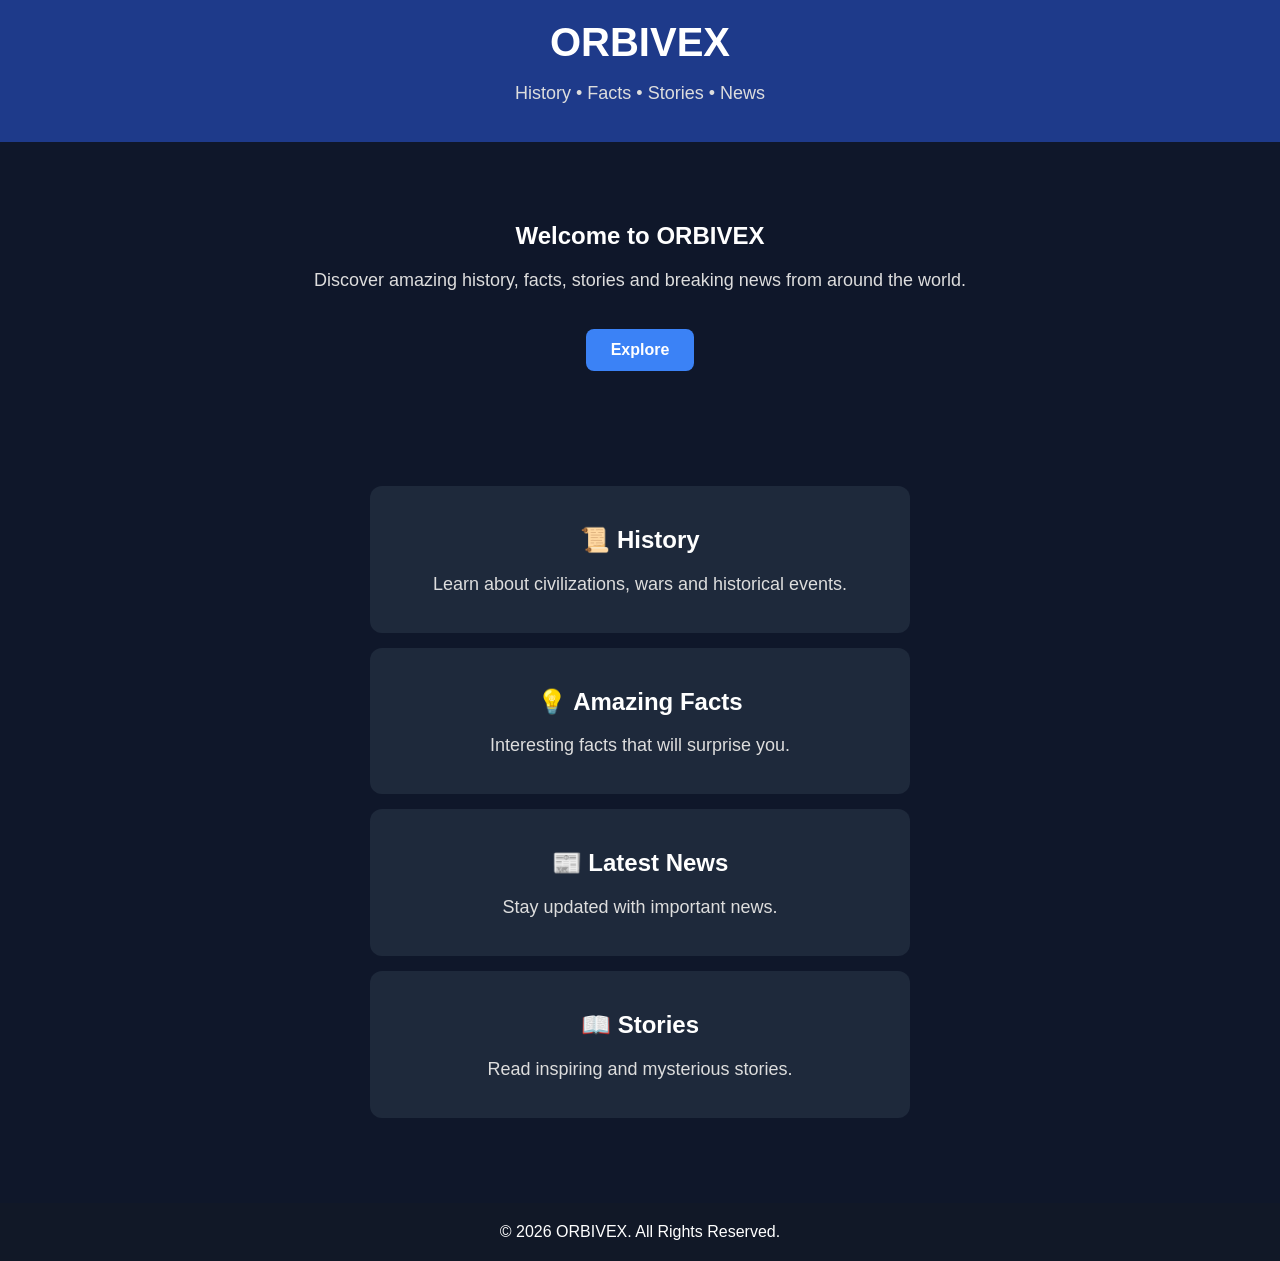
==== index.html @ e12bc10c "Add link to history section in index.html" ====
<!DOCTYPE html>
<html lang="en">
<head>
<meta charset="UTF-8">
<meta name="viewport" content="width=device-width, initial-scale=1.0">
<title>ORBIVEX</title>
<style>
body{
margin:0;
font-family:Arial,sans-serif;
background:#0f172a;
color:white;
text-align:center;
}
header{
background:#1e3a8a;
padding:20px;
}
h1{
margin:0;
font-size:40px;
}
p{
font-size:18px;
color:#ddd;
}
.hero{
padding:60px 20px;
}
.btn{
display:inline-block;
margin-top:20px;
padding:12px 25px;
background:#3b82f6;
color:white;
text-decoration:none;
border-radius:8px;
font-weight:bold;
}
section{
padding:40px 20px;
}
.card{
background:#1e293b;
margin:15px auto;
padding:20px;
max-width:500px;
border-radius:12px;
}
footer{
background:#111827;
padding:20px;
margin-top:30px;
}
</style>
</head>
<body>

<header>
<h1>ORBIVEX</h1>
<p>History • Facts • Stories • News</p>
</header>

<div class="hero">
<h2>Welcome to ORBIVEX</h2>
<p>Discover amazing history, facts, stories and breaking news from around the world.</p>
<a href="#" class="btn">Explore</a>
</div>

<section>
<a href="history.html" style="text-decoration:none;color:white;">
<div class="card">
<h2>📜 History</h2>
<p>Learn about civilizations, wars and historical events.</p>
</div>
</a>

<div class="card">
<h2>💡 Amazing Facts</h2>
<p>Interesting facts that will surprise you.</p>
</div>

<div class="card">
<h2>📰 Latest News</h2>
<p>Stay updated with important news.</p>
</div>

<div class="card">
<h2>📖 Stories</h2>
<p>Read inspiring and mysterious stories.</p>
</div>
</section>

<footer>
© 2026 ORBIVEX. All Rights Reserved.
</footer>

</body>
  </html>
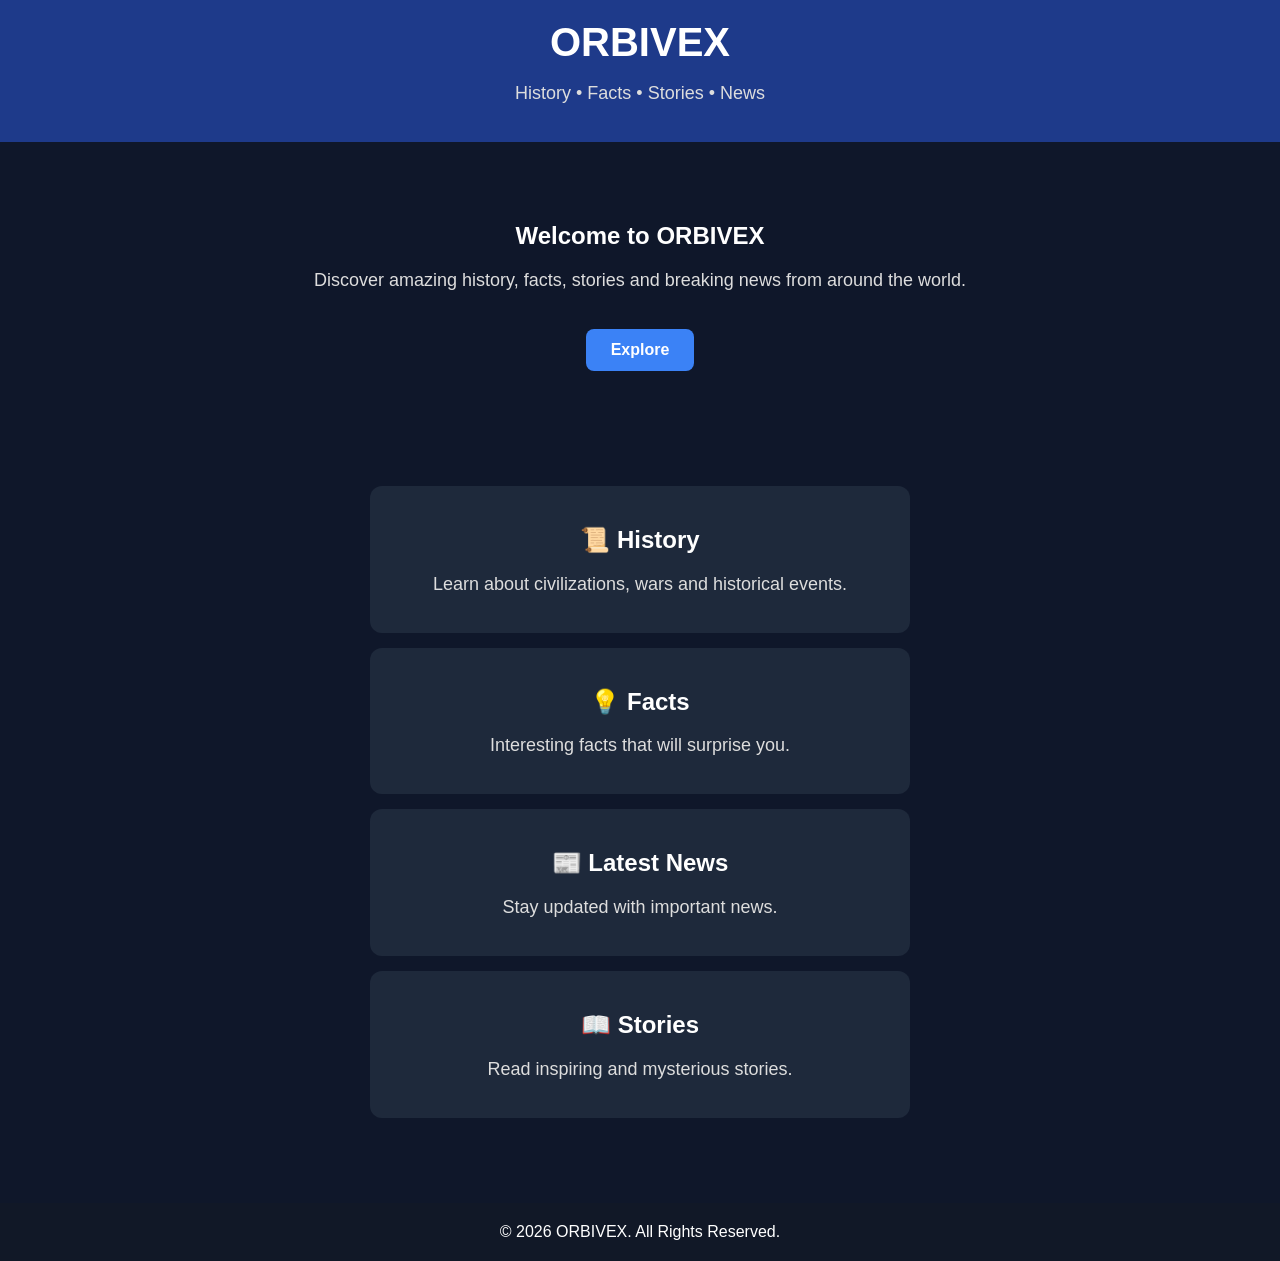
==== commit e3c2c934: "Change heading from 'Amazing Facts' to 'Facts'" ====
--- a/index.html
+++ b/index.html
@@ -74,21 +74,24 @@
 <p>Learn about civilizations, wars and historical events.</p>
 </div>
 </a>
-
+<a href="facts.html" style="text-decoration:none;color:white;">
 <div class="card">
-<h2>💡 Amazing Facts</h2>
+<h2>💡 Facts</h2>
 <p>Interesting facts that will surprise you.</p>
 </div>
+</a>
 
 <div class="card">
 <h2>📰 Latest News</h2>
 <p>Stay updated with important news.</p>
 </div>
 
+<a href="stories.html" style="text-decoration:none;color:white;">
 <div class="card">
 <h2>📖 Stories</h2>
 <p>Read inspiring and mysterious stories.</p>
 </div>
+                   </a>
 </section>
 
 <footer>
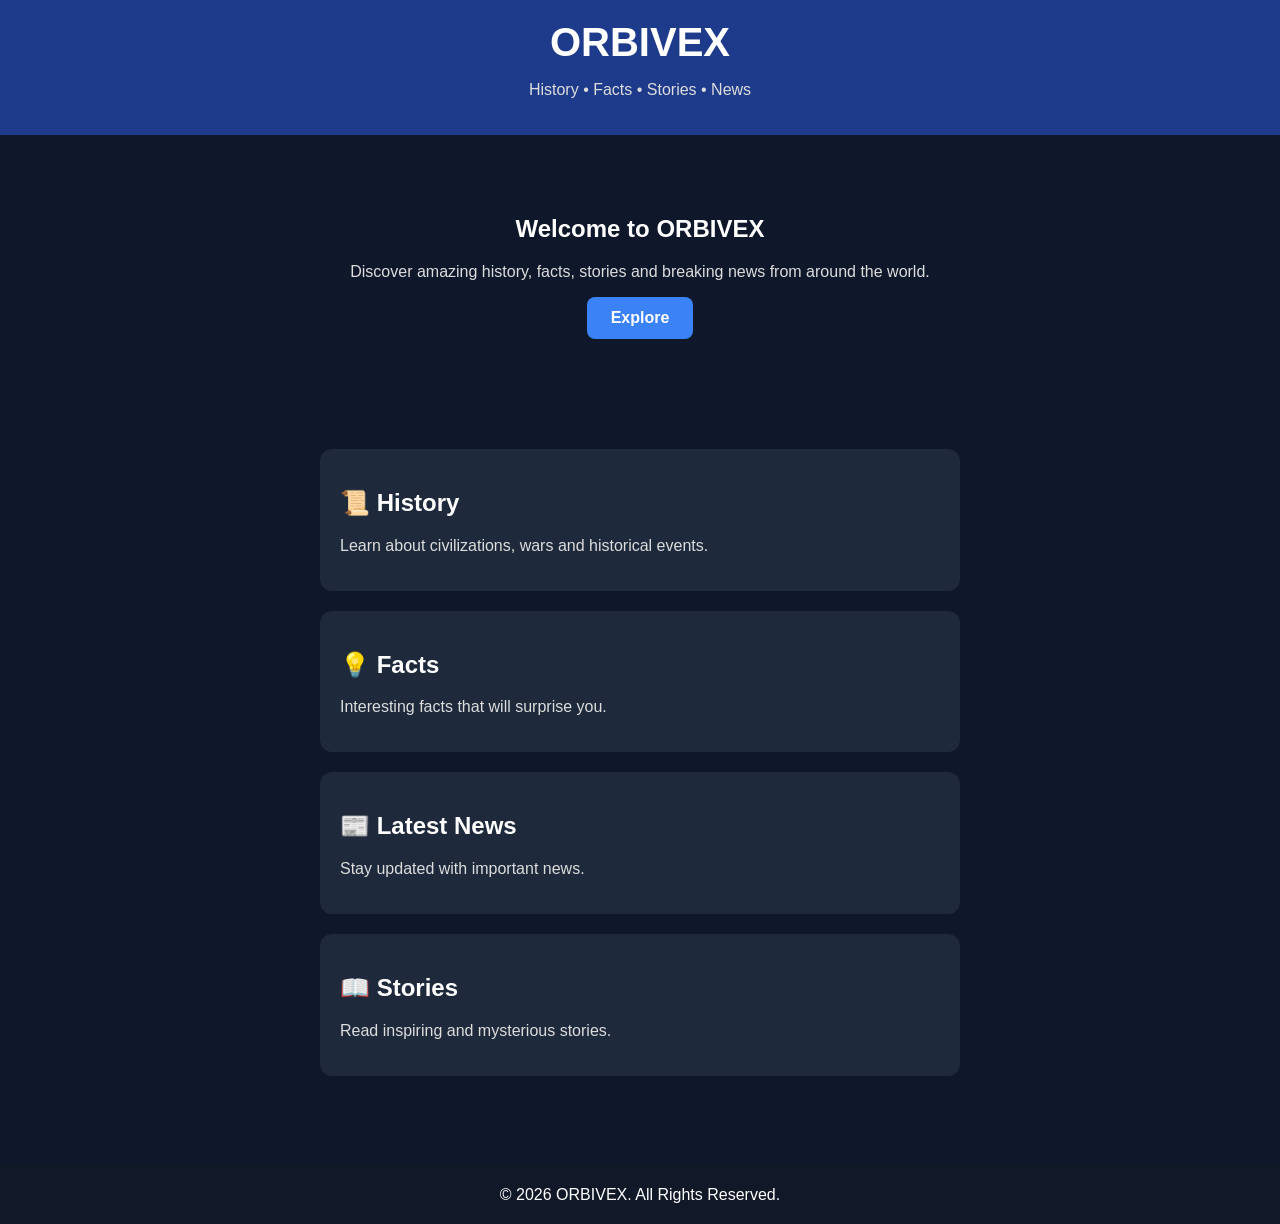
==== commit 06310c87: "Link external stylesheet instead of inline CSS Replaced internal CSS with external stylesheet link." ====
--- a/index.html
+++ b/index.html
@@ -4,55 +4,8 @@
 <meta charset="UTF-8">
 <meta name="viewport" content="width=device-width, initial-scale=1.0">
 <title>ORBIVEX</title>
-<style>
-body{
-margin:0;
-font-family:Arial,sans-serif;
-background:#0f172a;
-color:white;
-text-align:center;
-}
-header{
-background:#1e3a8a;
-padding:20px;
-}
-h1{
-margin:0;
-font-size:40px;
-}
-p{
-font-size:18px;
-color:#ddd;
-}
-.hero{
-padding:60px 20px;
-}
-.btn{
-display:inline-block;
-margin-top:20px;
-padding:12px 25px;
-background:#3b82f6;
-color:white;
-text-decoration:none;
-border-radius:8px;
-font-weight:bold;
-}
-section{
-padding:40px 20px;
-}
-.card{
-background:#1e293b;
-margin:15px auto;
-padding:20px;
-max-width:500px;
-border-radius:12px;
-}
-footer{
-background:#111827;
-padding:20px;
-margin-top:30px;
-}
-</style>
+  <link rel="stylesheet" href="style.css">
+
 </head>
 <body>
 
@@ -81,10 +34,12 @@
 </div>
 </a>
 
+<a href="news.html" style="text-decoration:none;color:white;">
 <div class="card">
 <h2>📰 Latest News</h2>
 <p>Stay updated with important news.</p>
 </div>
+  </a>
 
 <a href="stories.html" style="text-decoration:none;color:white;">
 <div class="card">
--- a/style.css
+++ b/style.css
@@ -0,0 +1,78 @@
+body{
+    margin:0;
+    font-family:Arial,sans-serif;
+    background:#0f172a;
+    color:white;
+}
+
+header{
+    background:#1e3a8a;
+    padding:20px;
+    text-align:center;
+}
+
+h1{
+    margin:0;
+    font-size:40px;
+}
+
+p{
+    color:#ddd;
+}
+
+.hero{
+    text-align:center;
+    padding:60px 20px;
+}
+
+.btn{
+    display:inline-block;
+    background:#3b82f6;
+    color:white;
+    padding:12px 24px;
+    border-radius:8px;
+    text-decoration:none;
+    font-weight:bold;
+}
+
+section{
+    padding:30px;
+}
+
+.card{
+    background:#1e293b;
+    padding:20px;
+    border-radius:12px;
+    margin:20px auto;
+    max-width:600px;
+    transition:0.3s;
+}
+
+.card:hover{
+    transform:translateY(-5px);
+    background:#334155;
+}
+
+footer{
+    background:#111827;
+    text-align:center;
+    padding:20px;
+    margin-top:40px;
+}
+
+nav{
+    background:#111827;
+    text-align:center;
+    padding:15px;
+}
+
+nav a{
+    color:white;
+    text-decoration:none;
+    margin:10px;
+    font-weight:bold;
+}
+
+nav a:hover{
+    color:#60a5fa;
+  }
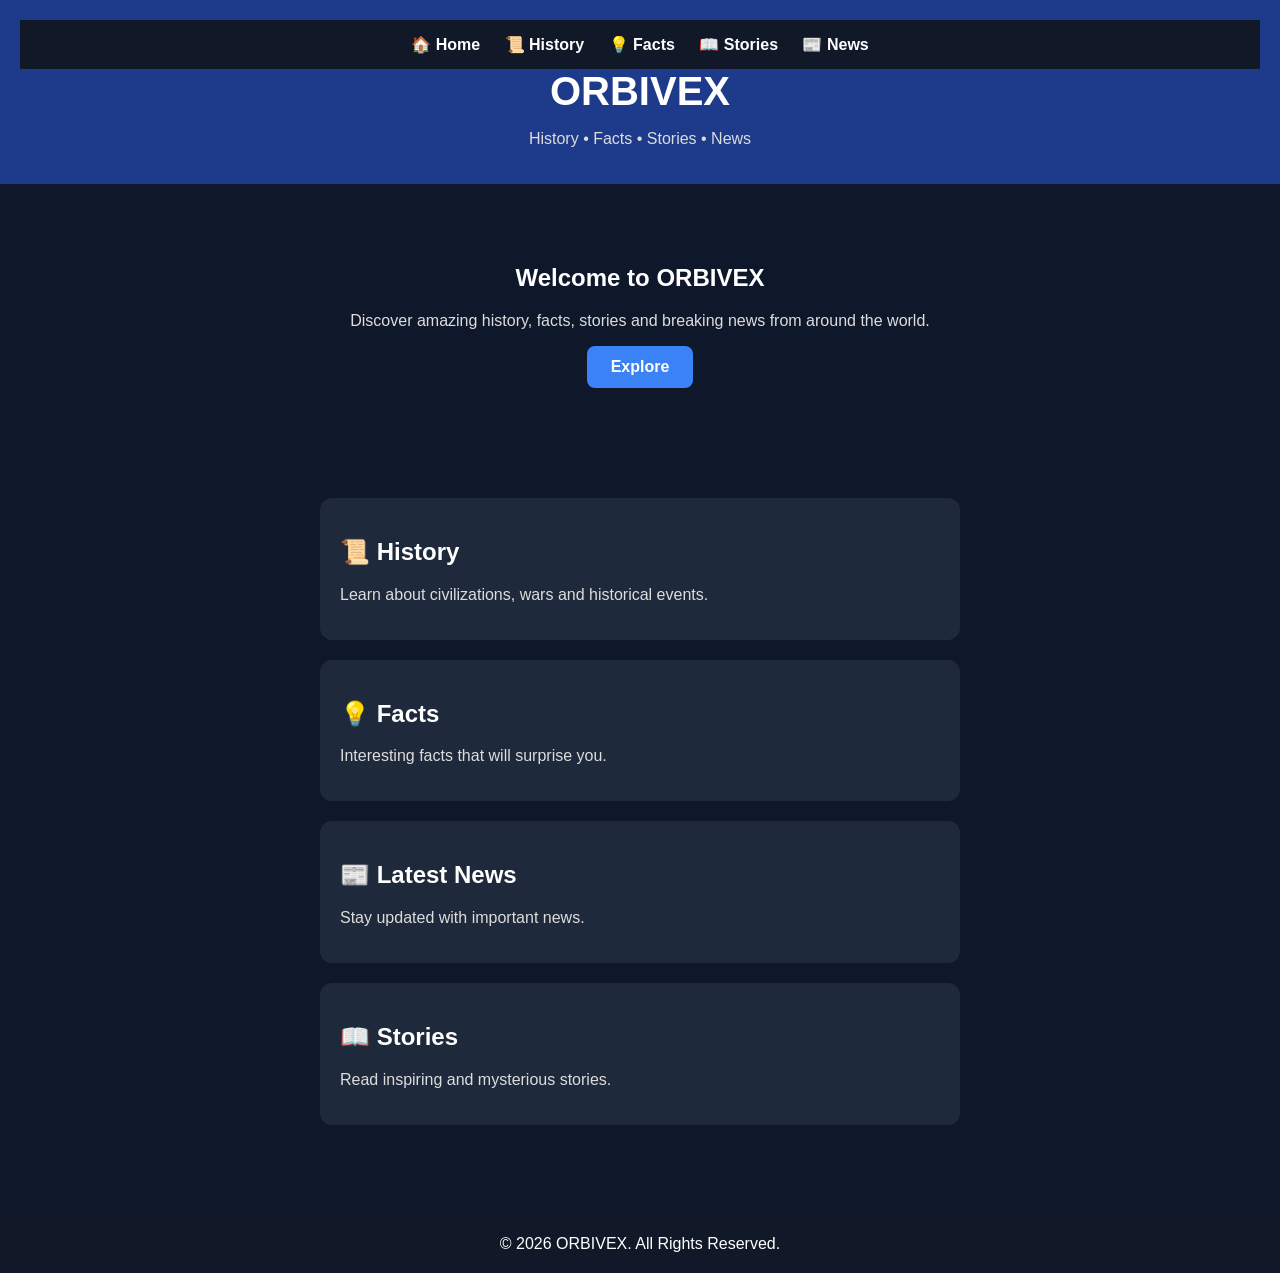
==== commit 62c99162: "Add navigation links to index.html" ====
--- a/index.html
+++ b/index.html
@@ -10,6 +10,13 @@
 <body>
 
 <header>
+  <nav>
+    <a href="index.html">🏠 Home</a>
+    <a href="history.html">📜 History</a>
+    <a href="facts.html">💡 Facts</a>
+    <a href="stories.html">📖 Stories</a>
+    <a href="news.html">📰 News</a>
+  </nav>
 <h1>ORBIVEX</h1>
 <p>History • Facts • Stories • News</p>
 </header>
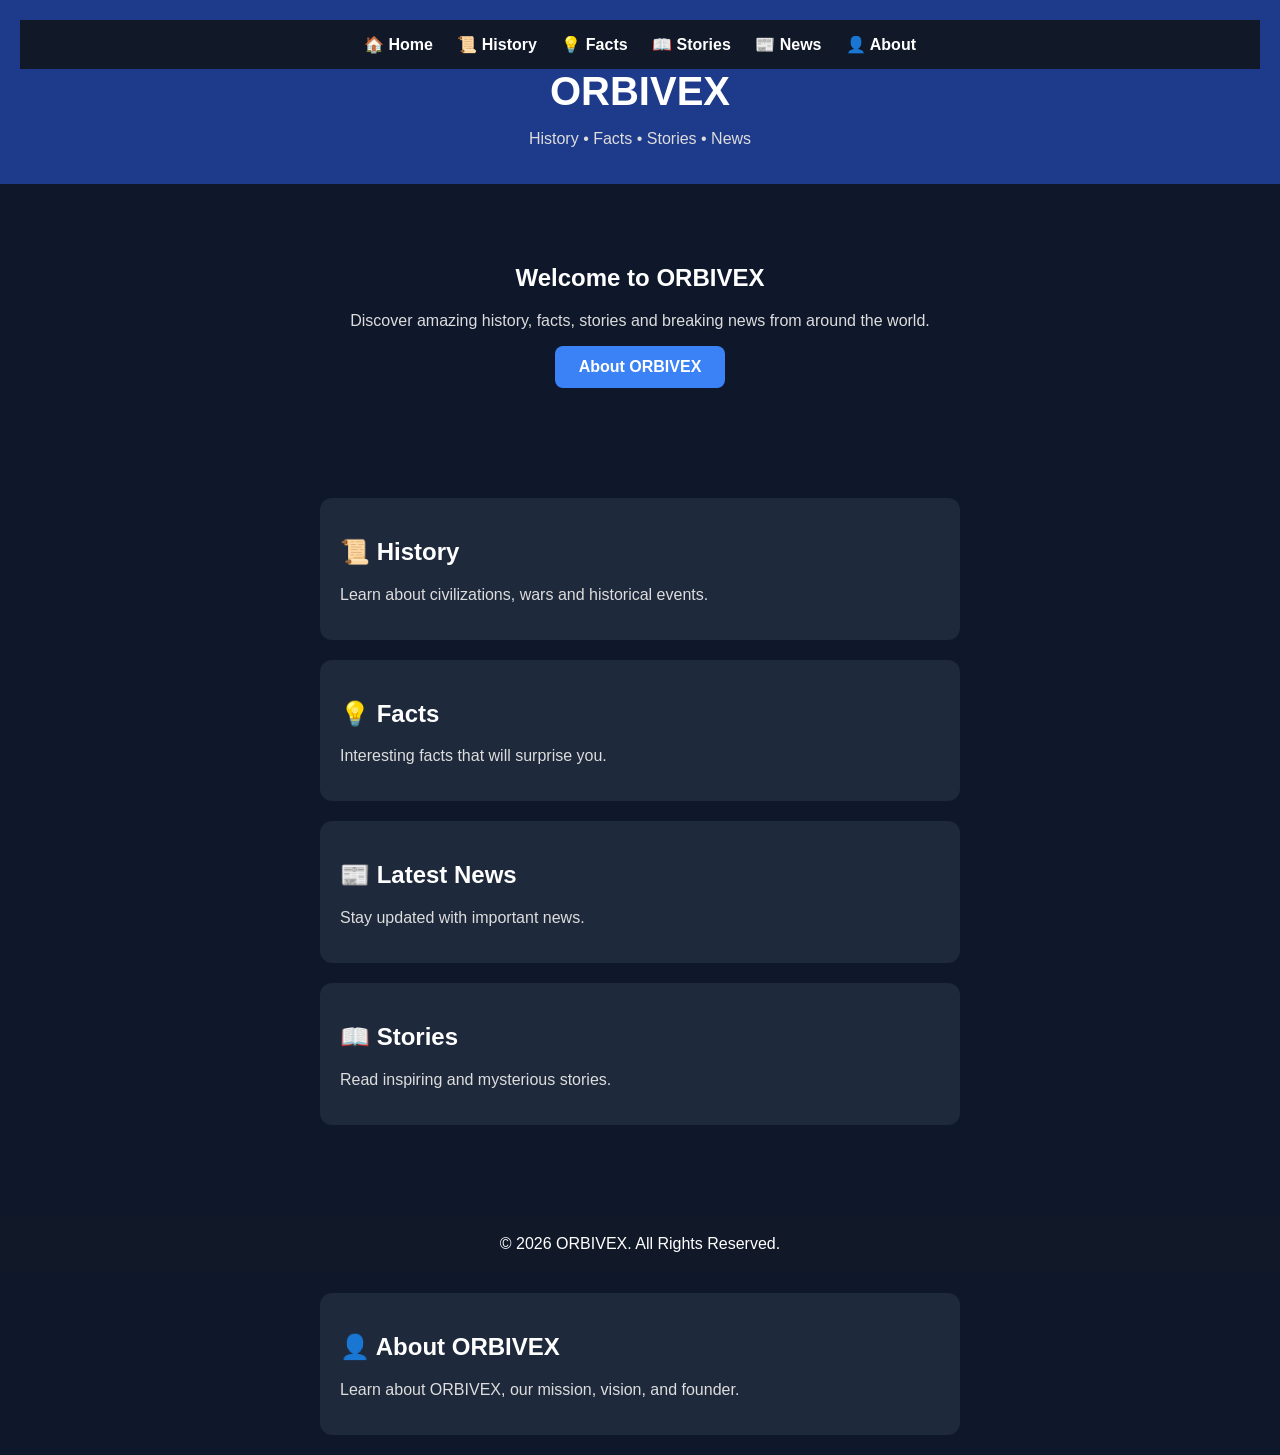
==== commit b1337a26: "Add 'About ORBIVEX' section to index.html Added an 'About ORBIVEX' section with a link and descripti" ====
--- a/index.html
+++ b/index.html
@@ -16,6 +16,7 @@
     <a href="facts.html">💡 Facts</a>
     <a href="stories.html">📖 Stories</a>
     <a href="news.html">📰 News</a>
+    <a href="about.html">👤 About</a>
   </nav>
 <h1>ORBIVEX</h1>
 <p>History • Facts • Stories • News</p>
@@ -24,7 +25,7 @@
 <div class="hero">
 <h2>Welcome to ORBIVEX</h2>
 <p>Discover amazing history, facts, stories and breaking news from around the world.</p>
-<a href="#" class="btn">Explore</a>
+<a href="about.html" class="btn">About ORBIVEX</a>
 </div>
 
 <section>
@@ -61,4 +62,10 @@
 </footer>
 
 </body>
-  </html>
+  </html> 
+<a href="about.html" style="text-decoration:none;color:white;">
+<div class="card">
+<h2>👤 About ORBIVEX</h2>
+<p>Learn about ORBIVEX, our mission, vision, and founder.</p>
+</div>
+  </a>
--- a/style.css
+++ b/style.css
@@ -76,3 +76,22 @@
 nav a:hover{
     color:#60a5fa;
   }
+nav{
+    background:#111827;
+    padding:15px;
+    text-align:center;
+    position:sticky;
+    top:0;
+}
+
+nav a{
+    color:white;
+    text-decoration:none;
+    margin:0 10px;
+    font-weight:bold;
+    transition:0.3s;
+}
+
+nav a:hover{
+    color:#60a5fa;
+}
